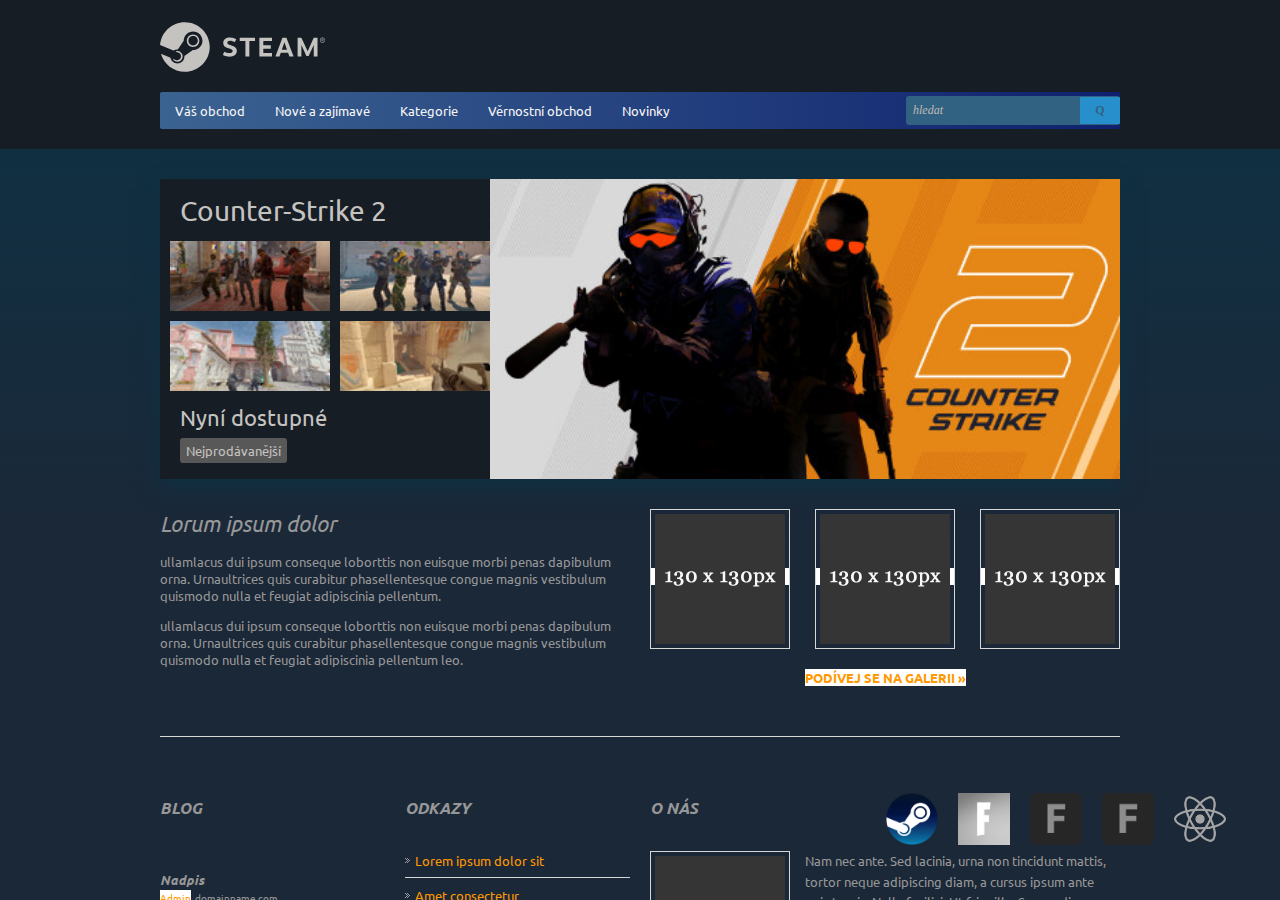
==== index.html @ 589f11ad "steam design update" ====
<!DOCTYPE html>
<html lang="en">
<head>
  <meta charset="UTF-8">
  <meta name="viewport" content="width=device-width, initial-scale=1.0">

  <title>Layout design</title>

  <link rel="stylesheet" href="index.css" type="text/css">

  <script src="main.js" defer></script>
</head>
<body>
  <iframe src="" frameborder="0"></iframe>
  <nav>
    <button onClick="switchIframe('design_steam', this)"><img src="images/Steam_icon_logo.png" alt=""></button>
    <button onClick="switchIframe('design_fortnite', this)"><img src="images/Fortnite_icon_logo.jpg" alt=""></button>
    <button onClick="switchIframe('_design', this)"><img src="images/Filmino_icon_logo.png" alt=""></button>
    <button onClick="switchIframe('_design', this)"><img src="images/Filmino_icon_logo.png" alt=""></button>
    <button onClick="switchIframe('_design', this)"><img src="images/React_icon_logo.png" alt=""></button>
  </nav>
</body>
</html>
---- index.css ----
body {
  margin: 0;
  min-height: 100vh;
}
iframe {
  width: 100%;
  height: 100%;
  position: absolute;
  top: 0;
  left: 0;
  right: 0;
  bottom: 0;
}
nav {
  display: flex;
  align-items: center;
  gap: 0.5rem;
  position: absolute;
  right: 3rem;
  bottom: 3rem;
  z-index: 100;
}
nav button {
  background-color: transparent;
  aspect-ratio: 1/1;
  width: 4rem;
  border: none;
  filter: grayscale(1);
  transition: filter .12s;
  cursor: pointer;
}
nav .button-active,
nav button:hover {
  filter: grayscale(0);
}
nav button img {
  width: 100%;
}
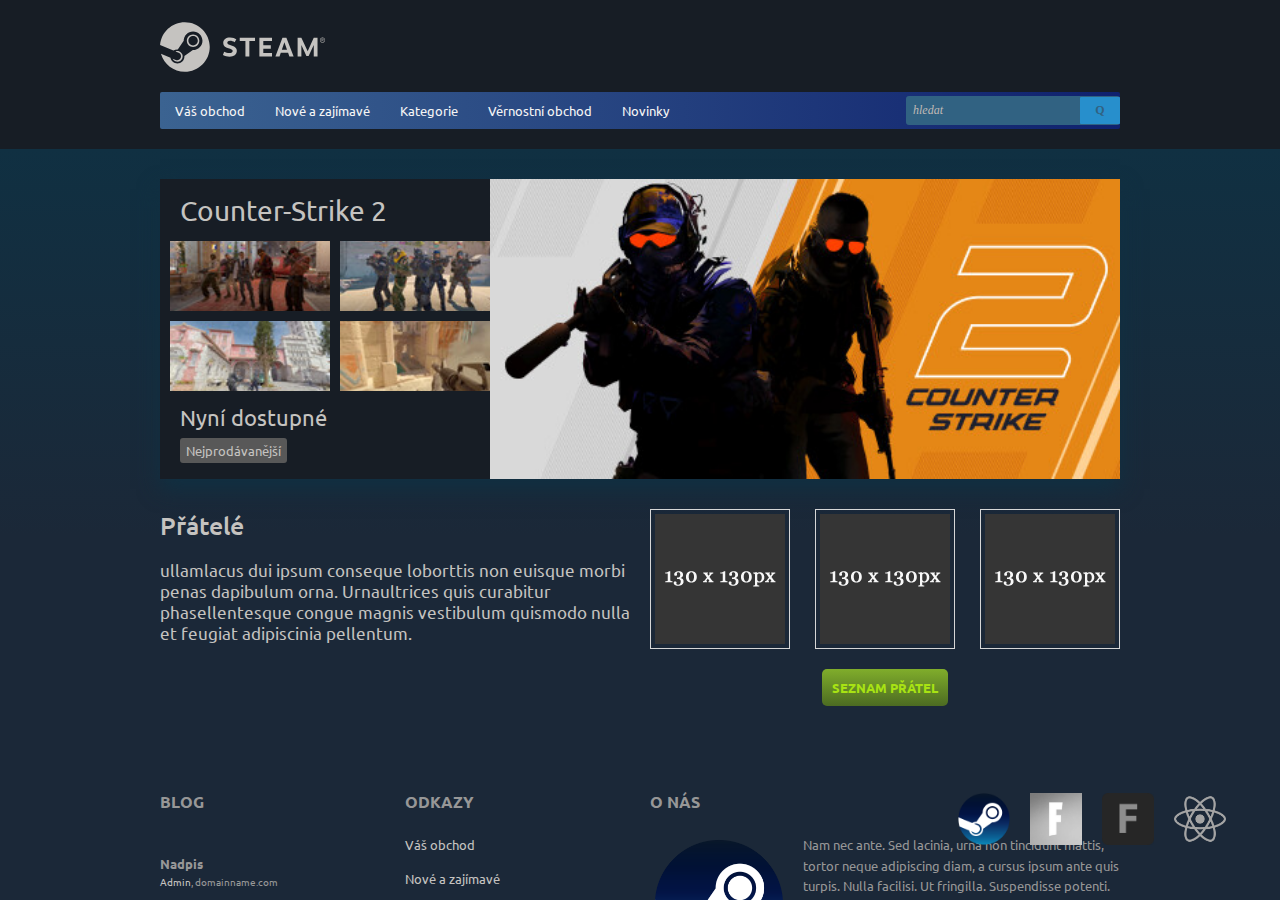
==== commit 21d97888: "steam design" ====
--- a/index.html
+++ b/index.html
@@ -16,7 +16,6 @@
     <button onClick="switchIframe('design_steam', this)"><img src="images/Steam_icon_logo.png" alt=""></button>
     <button onClick="switchIframe('design_fortnite', this)"><img src="images/Fortnite_icon_logo.jpg" alt=""></button>
     <button onClick="switchIframe('_design', this)"><img src="images/Filmino_icon_logo.png" alt=""></button>
-    <button onClick="switchIframe('_design', this)"><img src="images/Filmino_icon_logo.png" alt=""></button>
     <button onClick="switchIframe('_design', this)"><img src="images/React_icon_logo.png" alt=""></button>
   </nav>
 </body>
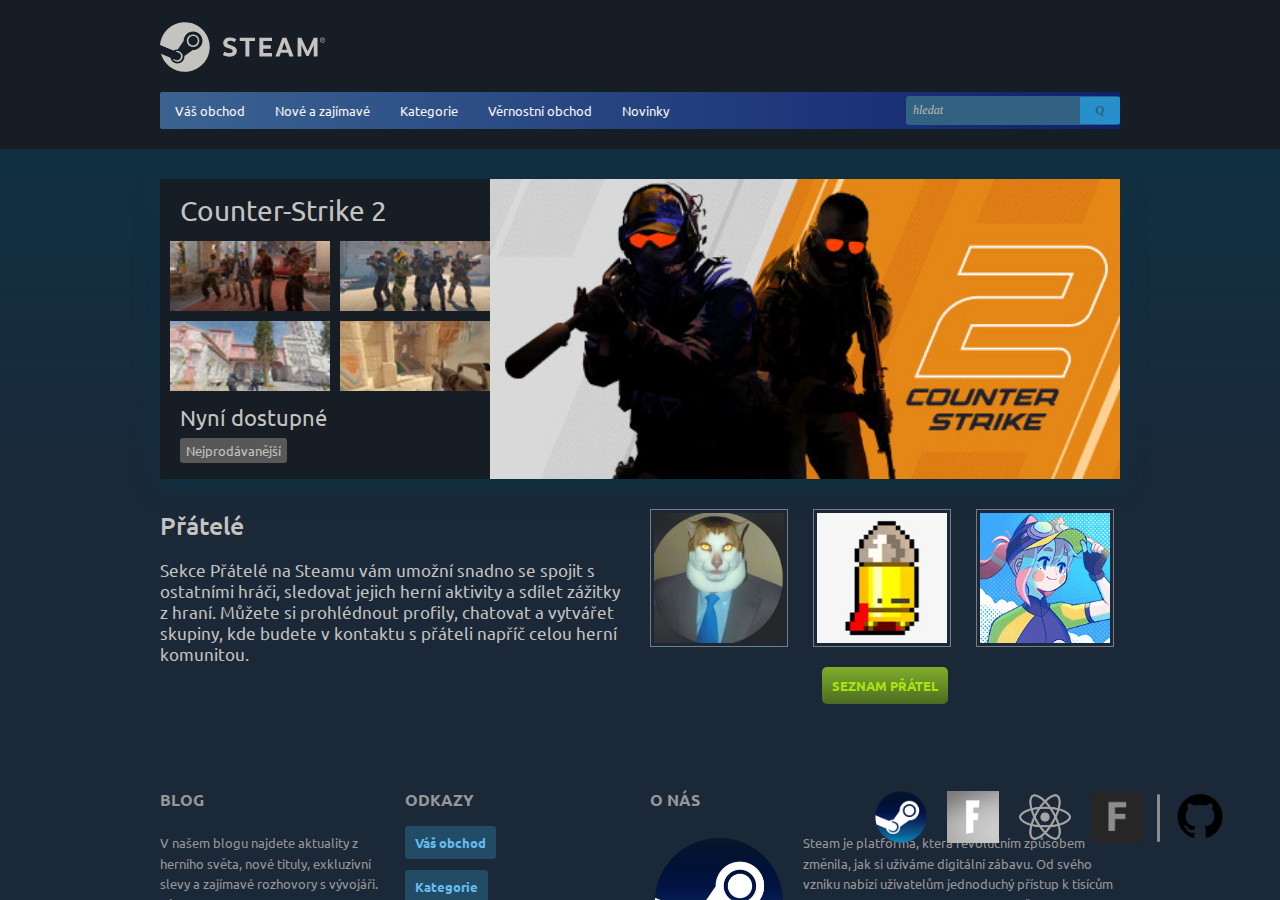
==== commit e1a15f05: "github link" ====
--- a/index.html
+++ b/index.html
@@ -15,8 +15,10 @@
   <nav>
     <button onClick="switchIframe('design_steam', this)"><img src="images/Steam_icon_logo.png" alt=""></button>
     <button onClick="switchIframe('design_fortnite', this)"><img src="images/Fortnite_icon_logo.jpg" alt=""></button>
+    <button onClick="switchIframe('_design', this)"><img src="images/React_icon_logo.png" alt=""></button>
     <button onClick="switchIframe('_design', this)"><img src="images/Filmino_icon_logo.png" alt=""></button>
-    <button onClick="switchIframe('_design', this)"><img src="images/React_icon_logo.png" alt=""></button>
+    <div class="divider"></div>
+    <a href="https://github.com/l-merta/tws-layout-design" target="_blank"><img src="images/Github_icon_logo.png" alt=""></a>
   </nav>
 </body>
 </html>--- a/index.css
+++ b/index.css
@@ -20,19 +20,34 @@
   bottom: 3rem;
   z-index: 100;
 }
+nav .divider {
+  background-color: rgb(141, 141, 141);
+  width: 3px;
+  height: 3rem;
+  border-radius: 1rem;
+}
+nav a,
 nav button {
   background-color: transparent;
   aspect-ratio: 1/1;
   width: 4rem;
   border: none;
   filter: grayscale(1);
-  transition: filter .12s;
+  transition: all .12s;
   cursor: pointer;
 }
+nav a,
 nav .button-active,
 nav button:hover {
   filter: grayscale(0);
 }
+nav a:hover img {
+  scale: 0.8;
+}
+nav a img,
 nav button img {
   width: 100%;
+}
+nav a img {
+  scale: 0.7;
 }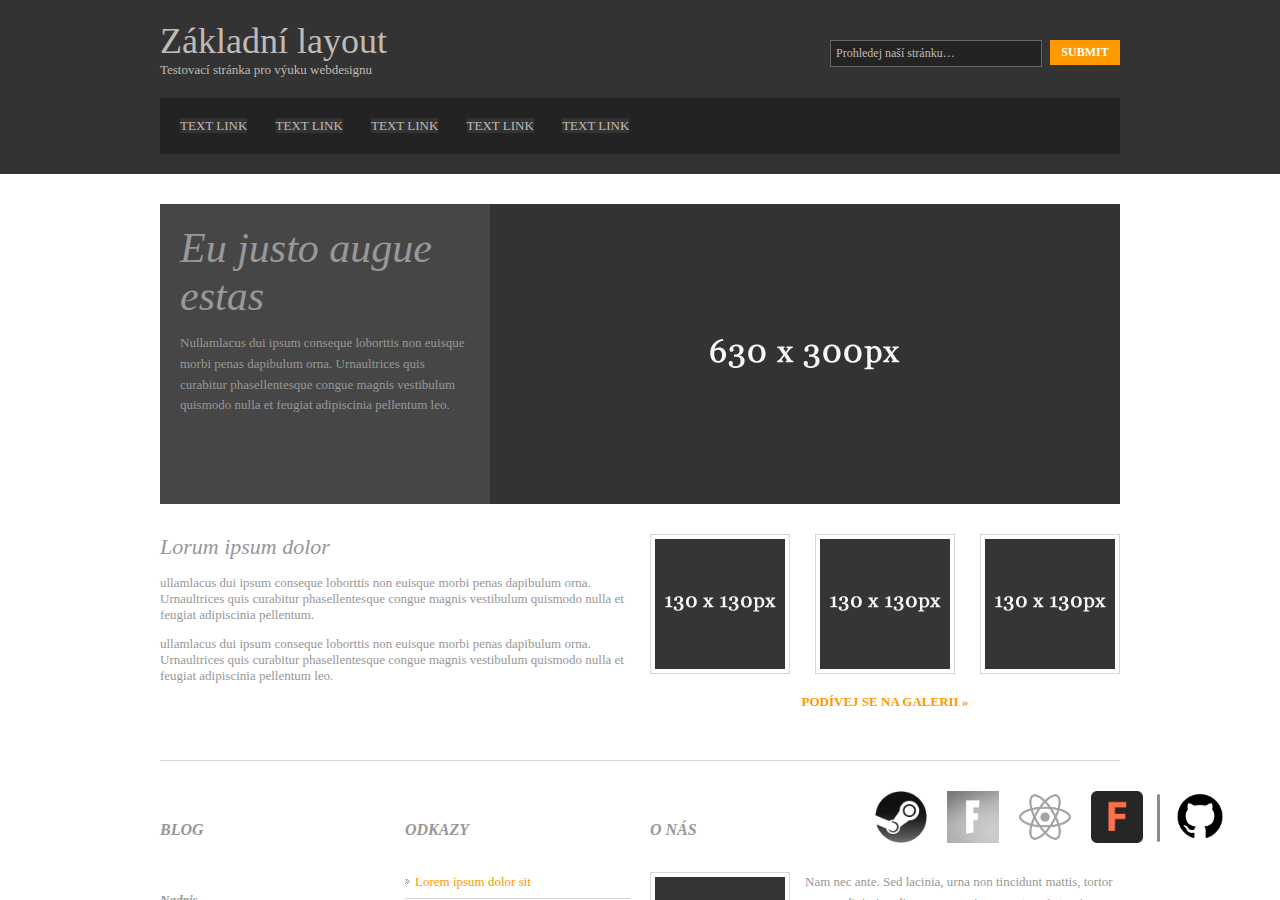
==== commit d24d4d77: "filmino, react project setup" ====
--- a/index.html
+++ b/index.html
@@ -13,10 +13,10 @@
 <body>
   <iframe src="" frameborder="0"></iframe>
   <nav>
-    <button onClick="switchIframe('design_steam', this)"><img src="images/Steam_icon_logo.png" alt=""></button>
-    <button onClick="switchIframe('design_fortnite', this)"><img src="images/Fortnite_icon_logo.jpg" alt=""></button>
-    <button onClick="switchIframe('_design', this)"><img src="images/React_icon_logo.png" alt=""></button>
-    <button onClick="switchIframe('_design', this)"><img src="images/Filmino_icon_logo.png" alt=""></button>
+    <button onClick="switchIframe(1)"><img src="images/Steam_icon_logo.png" alt=""></button>
+    <button onClick="switchIframe(2)"><img src="images/Fortnite_icon_logo.png" alt=""></button>
+    <button onClick="switchIframe(3)"><img src="images/React_icon_logo.png" alt=""></button>
+    <button onClick="switchIframe(4)"><img src="images/Filmino_icon_logo.png" alt=""></button>
     <div class="divider"></div>
     <a href="https://github.com/l-merta/tws-layout-design" target="_blank"><img src="images/Github_icon_logo.png" alt=""></a>
   </nav>
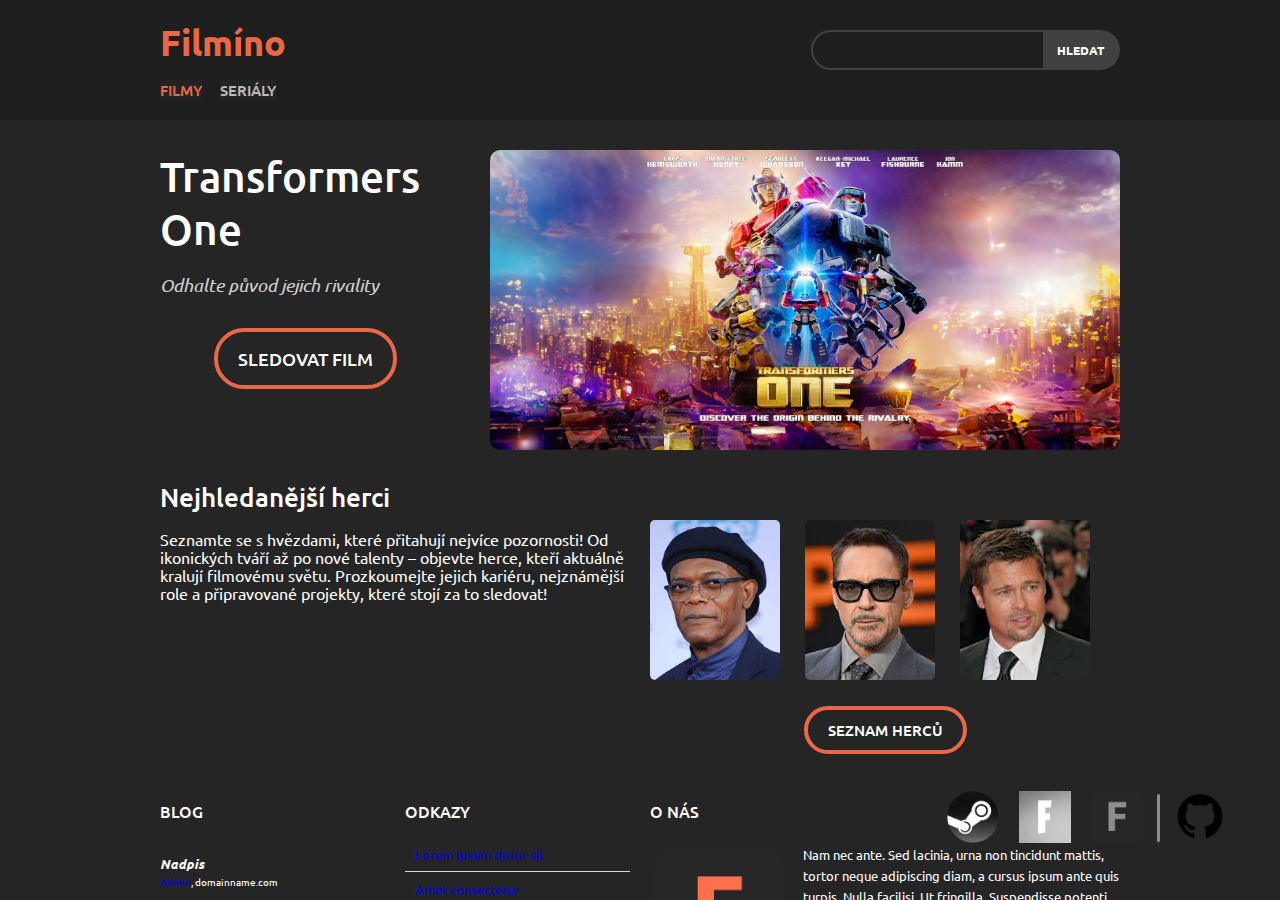
==== commit 88e72ac2: "Remove React" ====
--- a/index.html
+++ b/index.html
@@ -15,7 +15,6 @@
   <nav>
     <button onClick="switchIframe(1)"><img src="images/Steam_icon_logo.png" alt=""></button>
     <button onClick="switchIframe(2)"><img src="images/Fortnite_icon_logo.png" alt=""></button>
-    <button onClick="switchIframe(3)"><img src="images/React_icon_logo.png" alt=""></button>
     <button onClick="switchIframe(4)"><img src="images/Filmino_icon_logo.png" alt=""></button>
     <div class="divider"></div>
     <a href="https://github.com/l-merta/tws-layout-design" target="_blank"><img src="images/Github_icon_logo.png" alt=""></a>
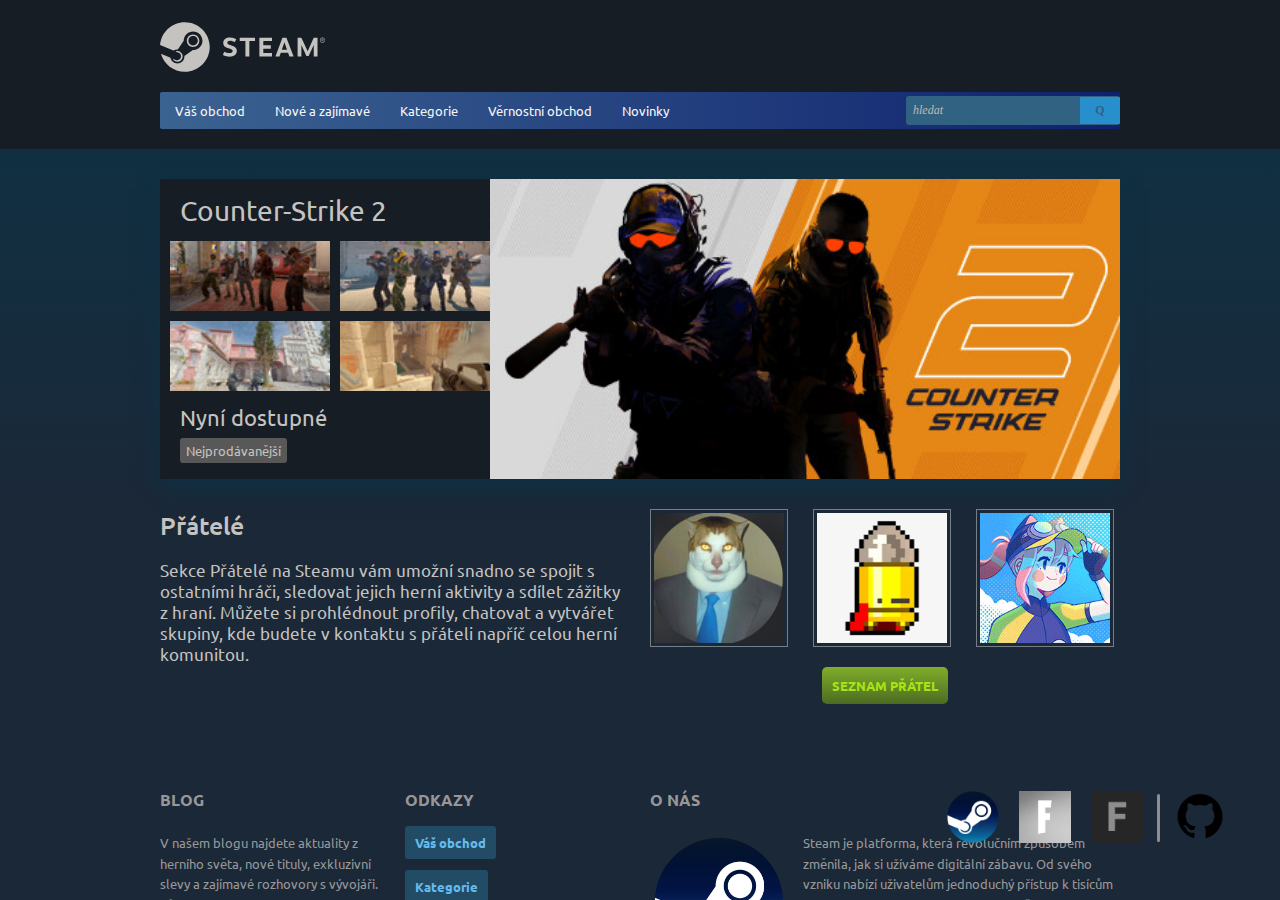
==== commit c9d6c1c0: "Fortnite design" ====
--- a/index.html
+++ b/index.html
@@ -15,7 +15,7 @@
   <nav>
     <button onClick="switchIframe(1)"><img src="images/Steam_icon_logo.png" alt=""></button>
     <button onClick="switchIframe(2)"><img src="images/Fortnite_icon_logo.png" alt=""></button>
-    <button onClick="switchIframe(4)"><img src="images/Filmino_icon_logo.png" alt=""></button>
+    <button onClick="switchIframe(3)"><img src="images/Filmino_icon_logo.png" alt=""></button>
     <div class="divider"></div>
     <a href="https://github.com/l-merta/tws-layout-design" target="_blank"><img src="images/Github_icon_logo.png" alt=""></a>
   </nav>
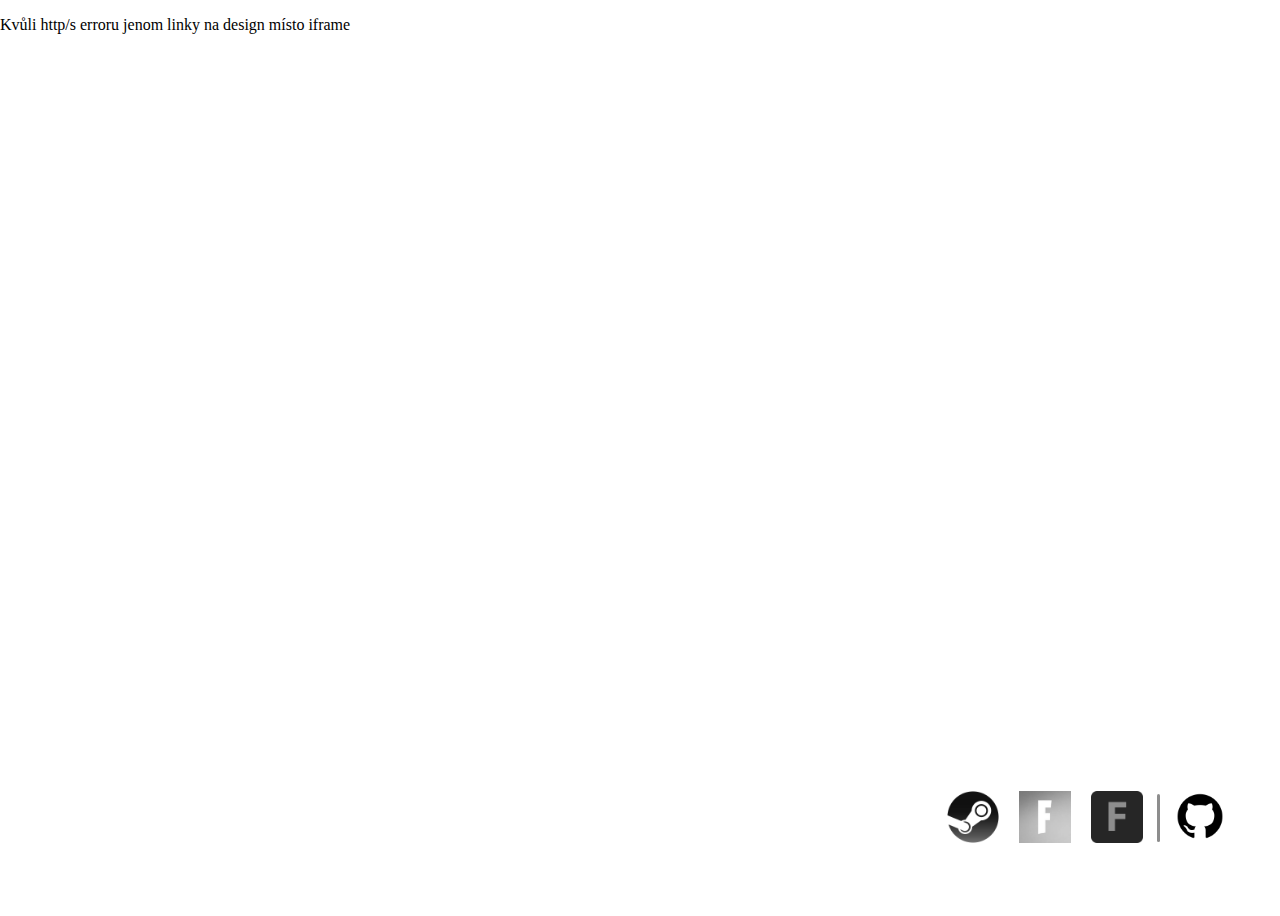
==== commit edfa4e64: "iframe remove until http/s error fixed" ====
--- a/index.html
+++ b/index.html
@@ -8,9 +8,10 @@
 
   <link rel="stylesheet" href="index.css" type="text/css">
 
-  <script src="main.js" defer></script>
+  <script src="main.js?v=1.0.6" defer></script>
 </head>
 <body>
+  <p>Kvůli http/s erroru jenom linky na design místo iframe</p>
   <iframe src="" frameborder="0"></iframe>
   <nav>
     <button onClick="switchIframe(1)"><img src="images/Steam_icon_logo.png" alt=""></button>
